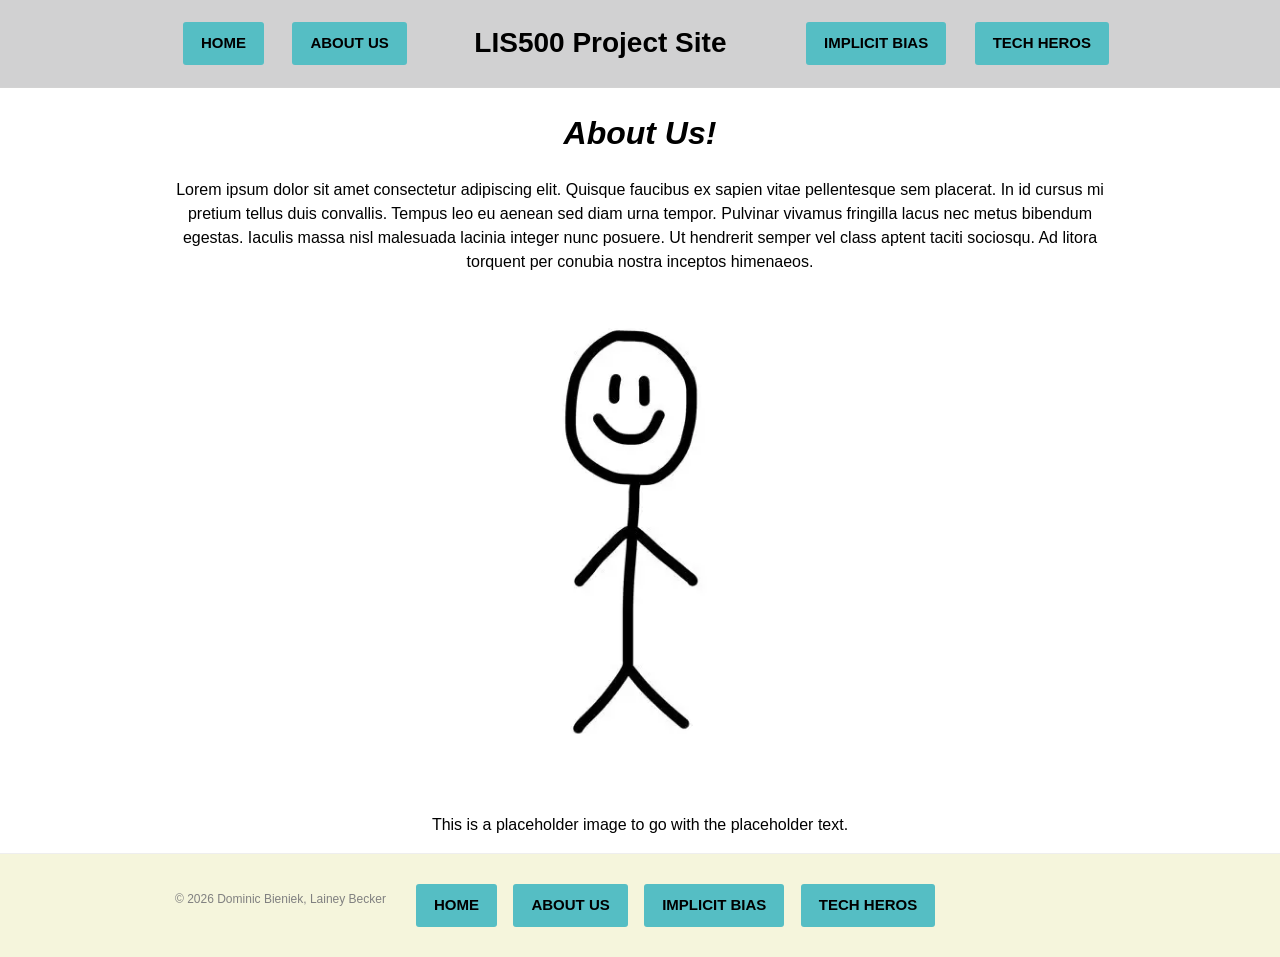
==== about-us.html @ 8f3cd923 "Add files via upload" ====
<!doctype html>
<html lang="en">
<head>
  <meta charset="UTF-8">
  <title>LIS500</title>
  <link rel="stylesheet" href="styles.css">
</head>
<body>
<main>
  <!-- This is the header for the site. -->
  <header class="site-header">
    <div class="content-wrap header-inner">
      <nav class="site-nav site-nav-left">
        <a href="index.html" class="btn btn-blue">Home</a>
        <a href="about-us.html" class="btn btn-blue">About Us</a>
      </nav>
      <div class="banner">LIS500 Project Site</div>
      <nav class="site-nav site-nav-right">
        <a href="implicit-bias.html" class="btn btn-blue">Implicit Bias</a>
        <a href="tech-heros.html" class="btn btn-blue">Tech Heros</a>
      </nav>
</div>
  </header>

<!-- Blurb/Content Block -->
  <div class="content-wrap">
    <div class="content-block">
      <h1>About Us!</h1>
      <p>Lorem ipsum dolor sit amet consectetur adipiscing elit. Quisque faucibus ex sapien vitae pellentesque sem placerat. In id cursus mi pretium tellus duis convallis. Tempus leo eu aenean sed diam urna tempor. Pulvinar vivamus fringilla lacus nec metus bibendum egestas. Iaculis massa nisl malesuada lacinia integer nunc posuere. Ut hendrerit semper vel class aptent taciti sociosqu. Ad litora torquent per conubia nostra inceptos himenaeos.</p>
      <img class="sample-img " src="images/about-usplaceholder.jpg" alt="Placeholder image for intersectionality.">
      <p>This is a placeholder image to go with the placeholder text.</p>
    </div>
  </div>

</main>
<!-- This is the footer for the site. --> 
<footer class="site-footer">
  <div class="content-wrap footer-inner">
    <div class="footer-text">
      <p>© 2026 Dominic Bieniek, Lainey Becker</p>
    </div>
<!--This is the row of buttons on the header and footer. -->
    <nav class="footer-nav">
        <a href="index.html" class="btn btn-blue">Home</a>
        <a href="about-us.html" class="btn btn-blue">About Us</a>
        <a href="implicit-bias.html" class="btn btn-blue">Implicit Bias</a>
        <a href="tech-heros.html" class="btn btn-blue">Tech Heros</a>
    </nav>
  </div>
</footer>

</body>
</html>
---- styles.css ----
/* ----- Global styles ----- */
/* border box fix */
* { box-sizing: border-box; }

/* sets default styling of text on linked pages */
body {
  margin: 0;
  font-family: Arial, sans-serif;
  line-height: 1.5;
  color: Black;
  background: white;
}

  /* sets link color to match the element it's inside 
    also removes their underline until hovered.*/
a { 
  color: inherit; text-decoration: none; 
}
a:hover { 
  text-decoration: underline; 
}

/* keeps text from spanning the entire page */
.content-wrap {
  max-width: 950px;
  margin: 0 auto;
}

/* ----- HEADER ----- */

.site-header {
  border-bottom: 1px solid lightgrey;
  background: rgb(209, 209, 210);;
}

/* aligns header items and adds spacing around them */
.header-inner {
  display: flex;
  justify-content: space-between;
  align-items: center;
  padding: 16px 0;
}

/* large and bold title */
.banner {
  font-size: 28px;
  font-weight: bold ;
}

/* styles navigation links in the header */
.site-nav a {
  margin-left: 18px;
  text-transform: uppercase;
  font-size: 15px;
  font-weight: bold;
  color: black;
}


/* ----- BUTTONS ----- */

/* sets spacing and shape of buttons */
.btn {
  display: inline-block;
  padding: 10px 18px;
  border-radius: 3px;
  font-size: 14px;
  margin: 6px;
}

/* sets button color */
.btn-blue {
  background: #55BEC4;
  color: white;
  border: none;
}

/* makes button slightly transparent when hovered */
.btn:hover {
  opacity: 0.85;
}

/* ----- CONTENT ----- */
/* centers content inside the content block */
.content-block {
  text-align:center;
}

/* makes main heading italic */
.content-block h1{
  font-style: italic;
}

/* limits image size */ 
.sample-img {
  max-height: 500px;
  max-width: 500px;
}

/* ----- FOOTER ----- */

.site-footer {
  background: beige;
  border-top: 1px solid #eee;
  padding: 24px 0;
}

/* styles footer navigation links */
.footer-nav a {
  text-transform: uppercase;
  font-size: 15px;
  font-weight: bold;
  color: black;
}

/* arranges footer elements */
.footer-inner {
  display: flex;
  gap: 24px;
}

/* sets appearance of the footer text and spaces it */
.footer-text {
  max-width: 360px;
  color: Gray;
  font-size: 12px;
  margin-left: 10px;
}
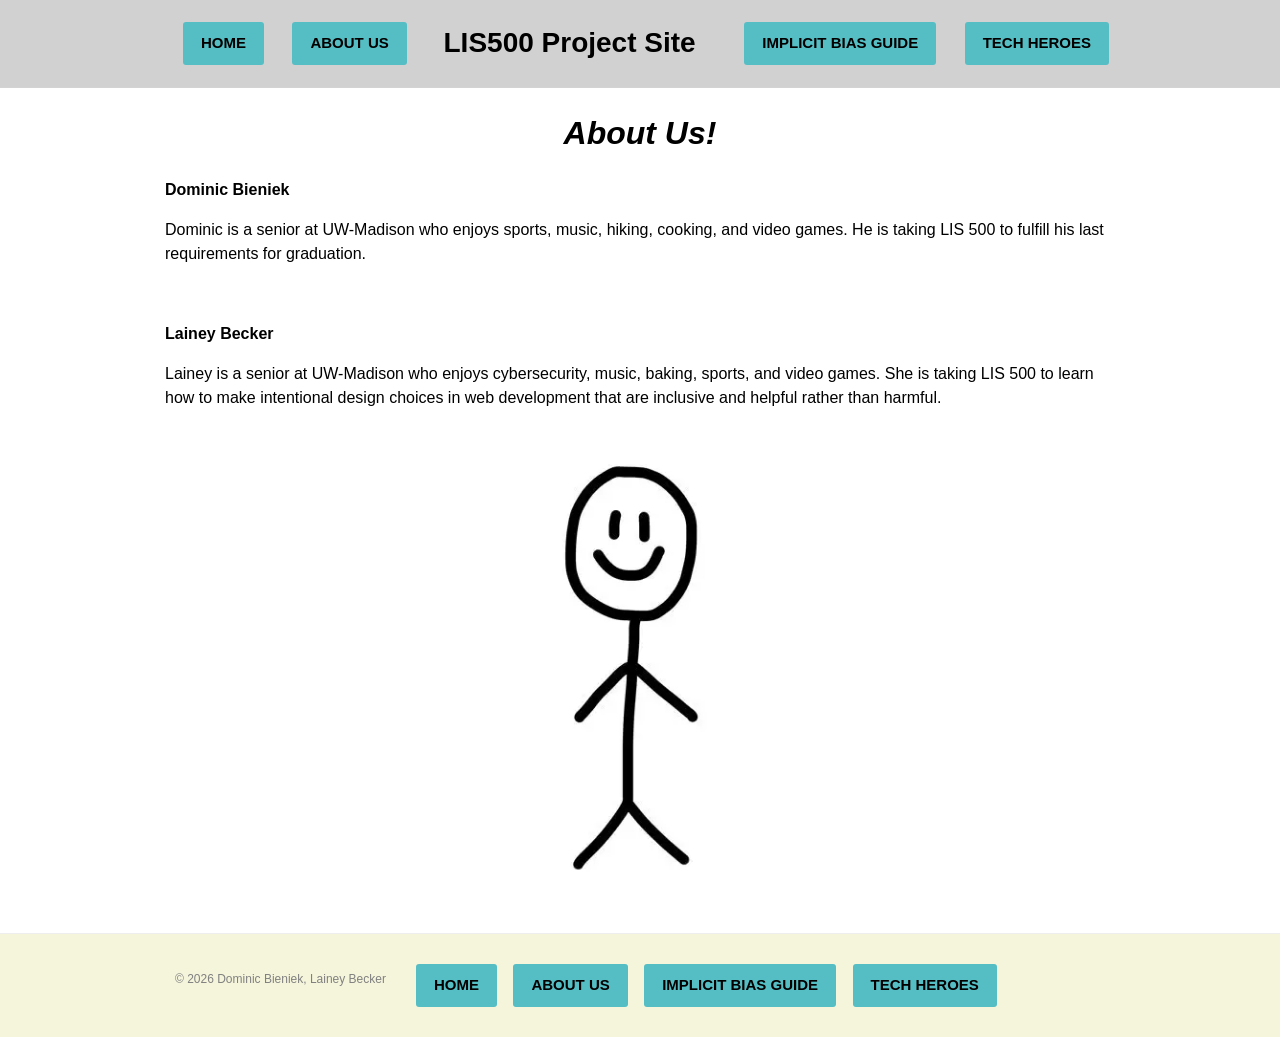
==== commit cfca04a4: "updated home, about us, and implicit bias pages" ====
--- a/about-us.html
+++ b/about-us.html
@@ -16,8 +16,8 @@
       </nav>
       <div class="banner">LIS500 Project Site</div>
       <nav class="site-nav site-nav-right">
-        <a href="implicit-bias.html" class="btn btn-blue">Implicit Bias</a>
-        <a href="tech-heros.html" class="btn btn-blue">Tech Heros</a>
+        <a href="implicit-bias.html" class="btn btn-blue">Implicit Bias Guide</a>
+        <a href="tech-heros.html" class="btn btn-blue">Tech Heroes</a>
       </nav>
 </div>
   </header>
@@ -26,9 +26,12 @@
   <div class="content-wrap">
     <div class="content-block">
       <h1>About Us!</h1>
-      <p>Lorem ipsum dolor sit amet consectetur adipiscing elit. Quisque faucibus ex sapien vitae pellentesque sem placerat. In id cursus mi pretium tellus duis convallis. Tempus leo eu aenean sed diam urna tempor. Pulvinar vivamus fringilla lacus nec metus bibendum egestas. Iaculis massa nisl malesuada lacinia integer nunc posuere. Ut hendrerit semper vel class aptent taciti sociosqu. Ad litora torquent per conubia nostra inceptos himenaeos.</p>
+      <p><strong>Dominic Bieniek</strong></p>
+      <p>Dominic is a senior at UW-Madison who enjoys sports, music, hiking, cooking, and video games. He is taking LIS 500 to fulfill his last requirements for graduation.</p>
+      <br/>
+      <p><strong>Lainey Becker</strong></p>
+      <p>Lainey is a senior at UW-Madison who enjoys cybersecurity, music, baking, sports, and video games. She is taking LIS 500 to learn how to make intentional design choices in web development that are inclusive and helpful rather than harmful.</p>
       <img class="sample-img " src="images/about-usplaceholder.jpg" alt="Placeholder image for intersectionality.">
-      <p>This is a placeholder image to go with the placeholder text.</p>
     </div>
   </div>
 
@@ -43,8 +46,8 @@
     <nav class="footer-nav">
         <a href="index.html" class="btn btn-blue">Home</a>
         <a href="about-us.html" class="btn btn-blue">About Us</a>
-        <a href="implicit-bias.html" class="btn btn-blue">Implicit Bias</a>
-        <a href="tech-heros.html" class="btn btn-blue">Tech Heros</a>
+        <a href="implicit-bias.html" class="btn btn-blue">Implicit Bias Guide</a>
+        <a href="tech-heros.html" class="btn btn-blue">Tech Heroes</a>
     </nav>
   </div>
 </footer>
--- a/styles.css
+++ b/styles.css
@@ -18,6 +18,10 @@
 }
 a:hover { 
   text-decoration: underline; 
+}
+/* make links normal blue color */
+a:link {
+  color: #0000FF
 }
 
 /* keeps text from spanning the entire page */
@@ -86,6 +90,11 @@
   text-align:center;
 }
 
+/* aligns paragraph/list text in a content block to the left */
+.content-block p, li {
+  text-align: left;
+}
+
 /* makes main heading italic */
 .content-block h1{
   font-style: italic;
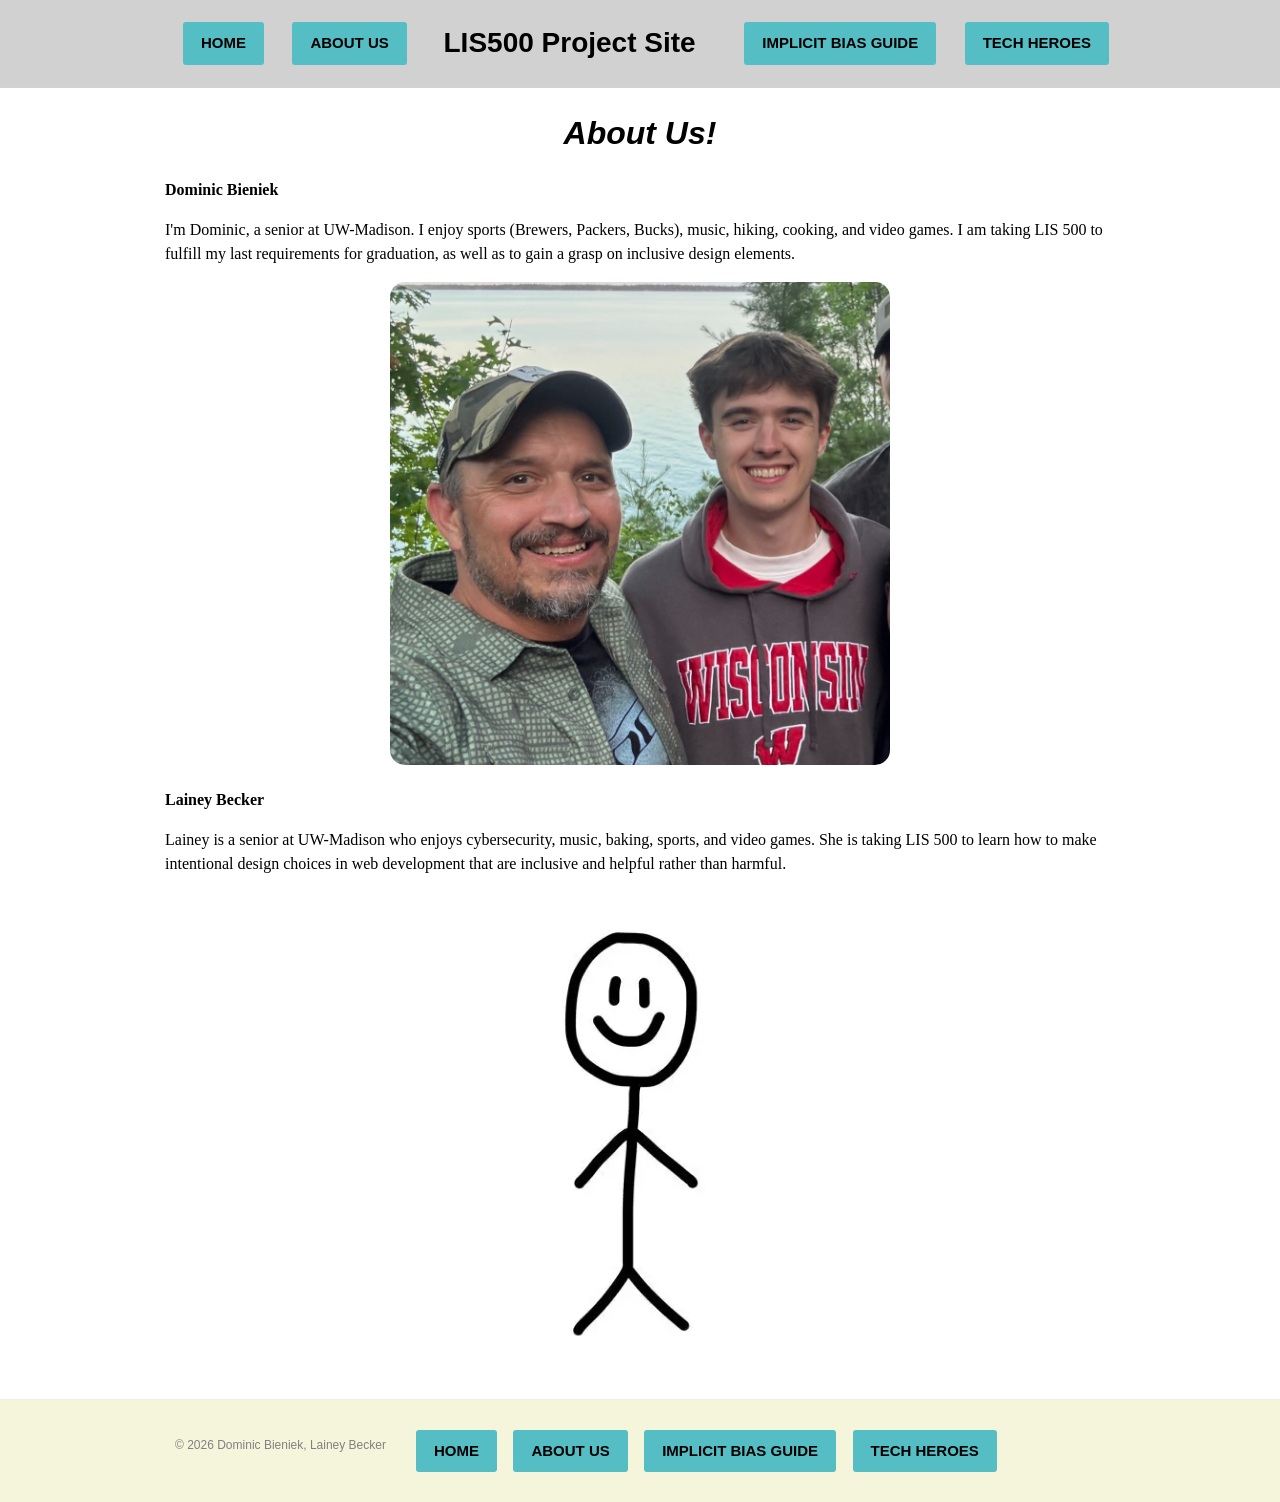
==== commit 377dd7a2: "Made changes based on comments in my feedback group." ====
--- a/about-us.html
+++ b/about-us.html
@@ -27,11 +27,13 @@
     <div class="content-block">
       <h1>About Us!</h1>
       <p><strong>Dominic Bieniek</strong></p>
-      <p>Dominic is a senior at UW-Madison who enjoys sports, music, hiking, cooking, and video games. He is taking LIS 500 to fulfill his last requirements for graduation.</p>
+      <p>I'm Dominic, a senior at UW-Madison. I enjoy sports (Brewers, Packers, Bucks), music, hiking, cooking, and video games. I am taking LIS 500 to fulfill my last requirements for graduation, as well as to gain a grasp on inclusive design elements.</p>
+      <!-- (Dominic) Adding visuals to 'about-us' page per feedback comment -->
+      <img class="sample-img " src="images/aboutdominic.jpg" alt="Picture of Dominic.">
       <br/>
       <p><strong>Lainey Becker</strong></p>
       <p>Lainey is a senior at UW-Madison who enjoys cybersecurity, music, baking, sports, and video games. She is taking LIS 500 to learn how to make intentional design choices in web development that are inclusive and helpful rather than harmful.</p>
-      <img class="sample-img " src="images/about-usplaceholder.jpg" alt="Placeholder image for intersectionality.">
+      <img class="sample-img " src="images/about-usplaceholder.jpg" alt="Placeholder image for Lainey.">
     </div>
   </div>
 
--- a/styles.css
+++ b/styles.css
@@ -92,6 +92,7 @@
 
 /* aligns paragraph/list text in a content block to the left */
 .content-block p, li {
+  font-family: "Georgia", Georgia, 'Times New Roman', Times, serif;
   text-align: left;
 }
 
@@ -104,6 +105,7 @@
 .sample-img {
   max-height: 500px;
   max-width: 500px;
+  border-radius: 15px;
 }
 
 /* ----- FOOTER ----- */
@@ -136,3 +138,5 @@
   margin-left: 10px;
 }
 
+
+
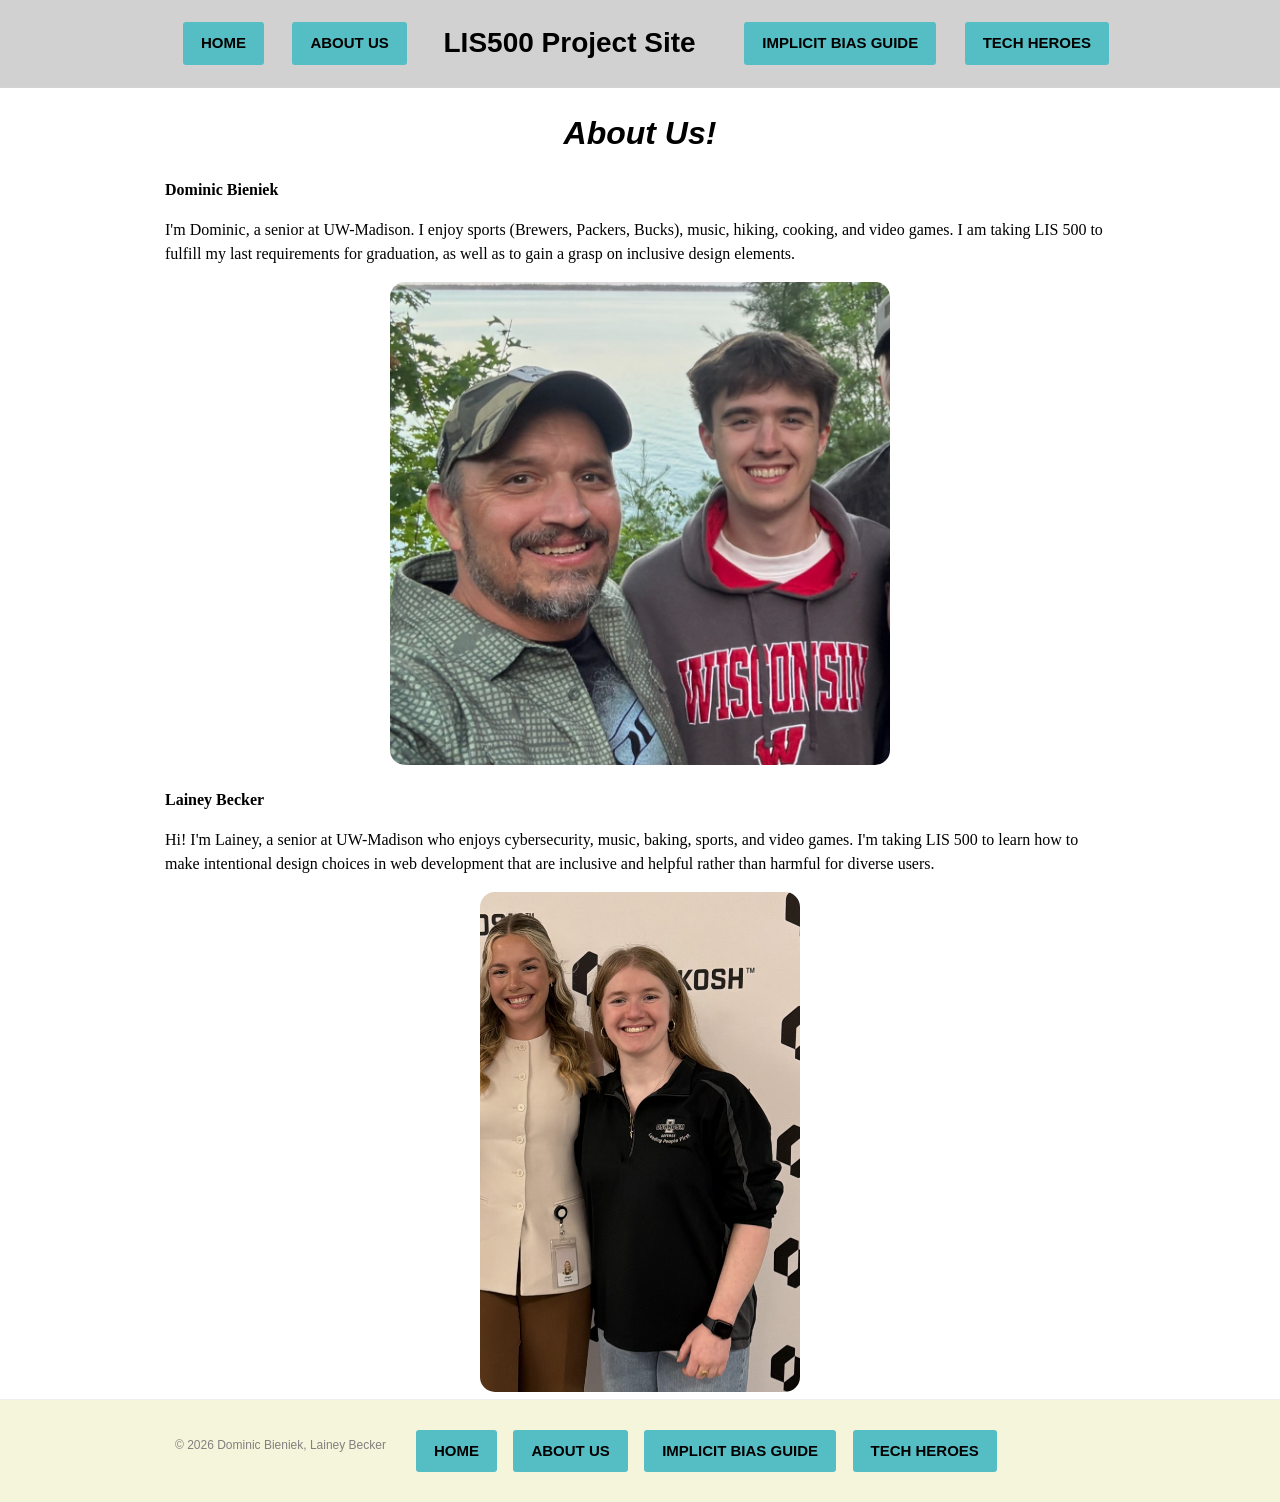
==== commit 26c91bdf: "made changes based on comments for final iteration" ====
--- a/about-us.html
+++ b/about-us.html
@@ -2,7 +2,7 @@
 <html lang="en">
 <head>
   <meta charset="UTF-8">
-  <title>LIS500</title>
+  <title>About Us - LIS500</title>
   <link rel="stylesheet" href="styles.css">
 </head>
 <body>
@@ -32,8 +32,8 @@
       <img class="sample-img " src="images/aboutdominic.jpg" alt="Picture of Dominic.">
       <br/>
       <p><strong>Lainey Becker</strong></p>
-      <p>Lainey is a senior at UW-Madison who enjoys cybersecurity, music, baking, sports, and video games. She is taking LIS 500 to learn how to make intentional design choices in web development that are inclusive and helpful rather than harmful.</p>
-      <img class="sample-img " src="images/about-usplaceholder.jpg" alt="Placeholder image for Lainey.">
+      <p>Hi! I'm Lainey, a senior at UW-Madison who enjoys cybersecurity, music, baking, sports, and video games. I'm taking LIS 500 to learn how to make intentional design choices in web development that are inclusive and helpful rather than harmful for diverse users.</p>
+      <img class="sample-img " src="images/cropped-osk.jpeg" alt="Picture of Lainey.">
     </div>
   </div>
 
--- a/styles.css
+++ b/styles.css
@@ -23,12 +23,16 @@
 a:link {
   color: #0000FF
 }
+a:visited {
+  color: purple;
+}
 
 /* keeps text from spanning the entire page */
 .content-wrap {
   max-width: 950px;
   margin: 0 auto;
 }
+
 
 /* ----- HEADER ----- */
 
@@ -101,7 +105,7 @@
   font-style: italic;
 }
 
-/* limits image size */ 
+/* limits image size and rounds the corners (of squared images)*/ 
 .sample-img {
   max-height: 500px;
   max-width: 500px;
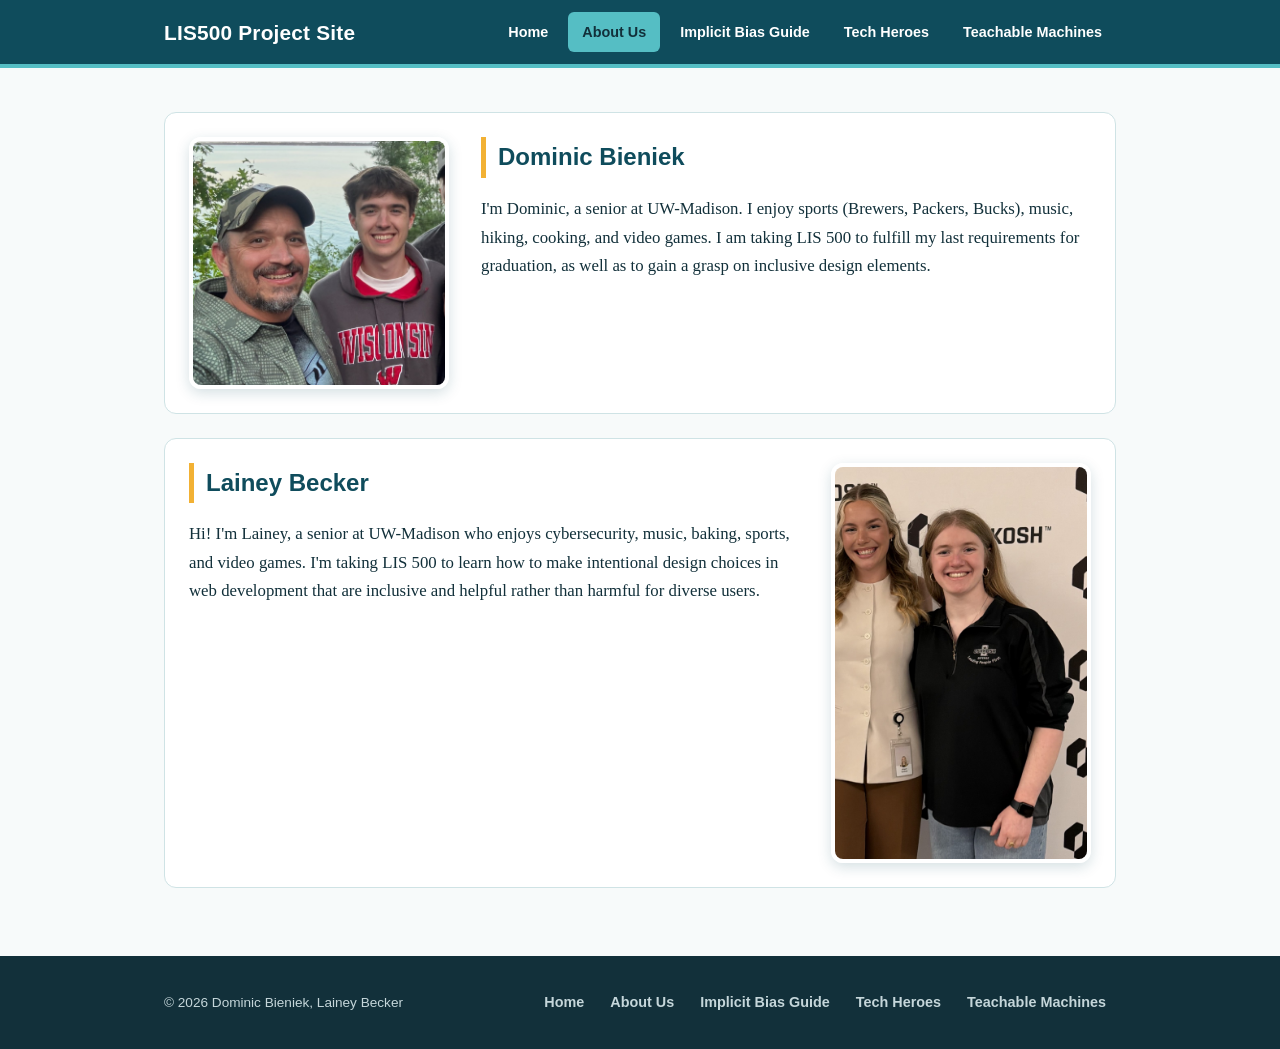
==== commit 50e7673c: "Updated website for project 3." ====
--- a/about-us.html
+++ b/about-us.html
@@ -1,58 +1,63 @@
-<!doctype html>
-<html lang="en">
-<head>
-  <meta charset="UTF-8">
-  <title>About Us - LIS500</title>
-  <link rel="stylesheet" href="styles.css">
-</head>
-<body>
-<main>
-  <!-- This is the header for the site. -->
-  <header class="site-header">
-    <div class="content-wrap header-inner">
-      <nav class="site-nav site-nav-left">
-        <a href="index.html" class="btn btn-blue">Home</a>
-        <a href="about-us.html" class="btn btn-blue">About Us</a>
-      </nav>
-      <div class="banner">LIS500 Project Site</div>
-      <nav class="site-nav site-nav-right">
-        <a href="implicit-bias.html" class="btn btn-blue">Implicit Bias Guide</a>
-        <a href="tech-heros.html" class="btn btn-blue">Tech Heroes</a>
-      </nav>
-</div>
-  </header>
-
-<!-- Blurb/Content Block -->
-  <div class="content-wrap">
-    <div class="content-block">
-      <h1>About Us!</h1>
-      <p><strong>Dominic Bieniek</strong></p>
-      <p>I'm Dominic, a senior at UW-Madison. I enjoy sports (Brewers, Packers, Bucks), music, hiking, cooking, and video games. I am taking LIS 500 to fulfill my last requirements for graduation, as well as to gain a grasp on inclusive design elements.</p>
-      <!-- (Dominic) Adding visuals to 'about-us' page per feedback comment -->
-      <img class="sample-img " src="images/aboutdominic.jpg" alt="Picture of Dominic.">
-      <br/>
-      <p><strong>Lainey Becker</strong></p>
-      <p>Hi! I'm Lainey, a senior at UW-Madison who enjoys cybersecurity, music, baking, sports, and video games. I'm taking LIS 500 to learn how to make intentional design choices in web development that are inclusive and helpful rather than harmful for diverse users.</p>
-      <img class="sample-img " src="images/cropped-osk.jpeg" alt="Picture of Lainey.">
-    </div>
-  </div>
-
-</main>
-<!-- This is the footer for the site. --> 
-<footer class="site-footer">
-  <div class="content-wrap footer-inner">
-    <div class="footer-text">
-      <p>© 2026 Dominic Bieniek, Lainey Becker</p>
-    </div>
-<!--This is the row of buttons on the header and footer. -->
-    <nav class="footer-nav">
-        <a href="index.html" class="btn btn-blue">Home</a>
-        <a href="about-us.html" class="btn btn-blue">About Us</a>
-        <a href="implicit-bias.html" class="btn btn-blue">Implicit Bias Guide</a>
-        <a href="tech-heros.html" class="btn btn-blue">Tech Heroes</a>
-    </nav>
-  </div>
-</footer>
-
-</body>
-</html>+<!doctype html>
+<html lang="en">
+<head>
+  <meta charset="UTF-8">
+  <!-- The viewport tag makes the page scale correctly on phones and tablets. -->
+  <meta name="viewport" content="width=device-width, initial-scale=1">
+  <title>About Us - LIS500</title>
+  <link rel="stylesheet" href="styles.css">
+</head>
+<body>
+<!-- Lets users jump past the navigation straight to the main content. -->
+<a class="skip" href="#main">Skip to content</a>
+<!-- This is the header for the site. -->
+<header class="site-header">
+  <div class="wrap header-inner">
+    <div class="banner">LIS500 Project Site</div>
+    <!-- This is the row of buttons on the header and footer. Marks the page you are on. -->
+    <nav class="site-nav" aria-label="Main">
+      <a href="index.html" class="btn">Home</a>
+      <a href="about-us.html" class="btn" aria-current="page">About Us</a>
+      <a href="implicit-bias.html" class="btn">Implicit Bias Guide</a>
+      <a href="tech-heros.html" class="btn">Tech Heroes</a>
+      <a href="teachable-machines.html" class="btn">Teachable Machines</a>
+    </nav>
+  </div>
+</header>
+<!-- The main element wraps the unique content of each page. -->
+<main id="main">
+<!-- Blurb/Content Block -->
+<!-- (Dominic) Adding visuals to 'about-us' page per feedback comment. Each person now has a profile card with the photo beside the bio. -->
+<section class="block"><div class="wrap">
+  <article class="profile"><div class="split">
+    <figure style="margin:0"><img class="photo" src="images/aboutdominic.jpg" alt="Picture of Dominic."></figure>
+    <div>
+      <h2>Dominic Bieniek</h2>
+      <p>I'm Dominic, a senior at UW-Madison. I enjoy sports (Brewers, Packers, Bucks), music, hiking, cooking, and video games. I am taking LIS 500 to fulfill my last requirements for graduation, as well as to gain a grasp on inclusive design elements.</p>
+    </div>
+  </div></article>
+  <article class="profile"><div class="split flip">
+    <figure style="margin:0"><img class="photo" src="images/cropped-osk.jpeg" alt="Picture of Lainey."></figure>
+    <div>
+      <h2>Lainey Becker</h2>
+      <p>Hi! I'm Lainey, a senior at UW-Madison who enjoys cybersecurity, music, baking, sports, and video games. I'm taking LIS 500 to learn how to make intentional design choices in web development that are inclusive and helpful rather than harmful for diverse users.</p>
+    </div>
+  </div></article>
+</div></section>
+</main>
+<!-- This is the footer for the site. It repeats the navigation buttons so visitors who reach the bottom of a page do not need to scroll back up. -->
+<footer class="site-footer">
+  <div class="wrap footer-inner">
+    <p>© 2026 Dominic Bieniek, Lainey Becker</p>
+    <nav class="footer-nav" aria-label="Footer">
+      <a href="index.html" class="btn">Home</a>
+      <a href="about-us.html" class="btn">About Us</a>
+      <a href="implicit-bias.html" class="btn">Implicit Bias Guide</a>
+      <a href="tech-heros.html" class="btn">Tech Heroes</a>
+      <a href="teachable-machines.html" class="btn">Teachable Machines</a>
+    </nav>
+  </div>
+</footer>
+
+</body>
+</html>
--- a/styles.css
+++ b/styles.css
@@ -1,146 +1,139 @@
-/* ----- Global styles ----- */
-/* border box fix */
-* { box-sizing: border-box; }
 
-/* sets default styling of text on linked pages */
-body {
-  margin: 0;
-  font-family: Arial, sans-serif;
-  line-height: 1.5;
-  color: Black;
-  background: white;
+/* 
+   Colors and fonts are stored once as variables so the palette stays consistent. */
+:root{
+  --ink:#12303A; --muted:#4B636B; --teal-dark:#0F4C5C; --teal:#55BEC4;
+  --teal-tint:#E4F4F5; --paper:#F7FAFA; --white:#fff; --amber:#F2B134; --line:#CFE3E5;
+  --serif:Georgia,"Times New Roman",serif; --sans:"Segoe UI",Helvetica,Arial,sans-serif;
 }
 
-  /* sets link color to match the element it's inside 
-    also removes their underline until hovered.*/
-a { 
-  color: inherit; text-decoration: none; 
-}
-a:hover { 
-  text-decoration: underline; 
-}
-/* make links normal blue color */
-a:link {
-  color: #0000FF
-}
-a:visited {
-  color: purple;
-}
+/* ----- Global styles ----- */
+/* border box fix: padding and borders count toward an element's width */
+*{box-sizing:border-box}
 
-/* keeps text from spanning the entire page */
-.content-wrap {
-  max-width: 950px;
-  margin: 0 auto;
-}
+/* sets default styling of text on linked pages: serif body text with extra line height so long paragraphs are easier to read */
+body{margin:0;font-family:var(--serif);font-size:1.05rem;line-height:1.7;color:var(--ink);background:var(--paper)}
+
+/* images never grow wider than the column they sit in, which keeps photos from overflowing on small screens */
+img{max-width:100%;height:auto;display:block}
+
+/* sets link color for the whole site. */
+a{color:var(--teal-dark);text-decoration-thickness:1px;text-underline-offset:3px}
+a:hover{color:#000}
+
+/* outline shows people who navigate with the tab key where they are on the page */
+:focus-visible{outline:3px solid var(--amber);outline-offset:2px}
+
+/* "skip to content" link */
+.skip{position:absolute;left:-999px}
+.skip:focus{left:8px;top:8px;background:var(--white);padding:8px 12px;z-index:10}
+
+/* keeps text from spanning the entire page (max width of 1000px, centered, with side padding so text never touches the screen edge) */
+.wrap{max-width:1000px;margin:0 auto;padding:0 24px}
 
 
 /* ----- HEADER ----- */
 
-.site-header {
-  border-bottom: 1px solid lightgrey;
-  background: rgb(209, 209, 210);;
-}
+/* bar that stays pinned to the top while scrolling, with a line along the bottom edge */
+.site-header{background:var(--teal-dark);color:var(--white);position:sticky;top:0;z-index:5;border-bottom:4px solid var(--teal)}
 
-/* aligns header items and adds spacing around them */
-.header-inner {
-  display: flex;
-  justify-content: space-between;
-  align-items: center;
-  padding: 16px 0;
-}
+/* aligns header items and adds spacing around them. */
+.header-inner{display:flex;align-items:center;justify-content:space-between;gap:16px;flex-wrap:wrap;padding-top:12px;padding-bottom:12px}
 
 /* large and bold title */
-.banner {
-  font-size: 28px;
-  font-weight: bold ;
-}
+.banner{font-family:var(--sans);font-weight:700;font-size:1.3rem;letter-spacing:.01em}
 
-/* styles navigation links in the header */
-.site-nav a {
-  margin-left: 18px;
-  text-transform: uppercase;
-  font-size: 15px;
-  font-weight: bold;
-  color: black;
-}
+/* lays out the navigation links in a row with small gaps between them */
+.site-nav,.footer-nav{display:flex;flex-wrap:wrap;gap:6px}
 
 
 /* ----- BUTTONS ----- */
 
 /* sets spacing and shape of buttons */
-.btn {
-  display: inline-block;
-  padding: 10px 18px;
-  border-radius: 3px;
-  font-size: 14px;
-  margin: 6px;
-}
+.btn{font-family:var(--sans);font-size:.9rem;font-weight:600;text-decoration:none;padding:8px 14px;border-radius:6px;color:var(--white);background:transparent;transition:background .15s}
 
-/* sets button color */
-.btn-blue {
-  background: #55BEC4;
-  color: white;
-  border: none;
-}
+/* adds a light highlight when hovered */
+.btn:hover{background:rgba(255,255,255,.16);color:var(--white);text-decoration:none}
 
-/* makes button slightly transparent when hovered */
-.btn:hover {
-  opacity: 0.85;
-}
+/* sets button color for the page you are currently on */
+.btn[aria-current="page"]{background:var(--teal);color:var(--ink)}
+
+
+/* ----- HERO and PAGE TITLE BANDS ----- */
+
+/* home page opening section */
+.hero{background:linear-gradient(180deg,var(--teal-tint),var(--paper));padding:56px 0 48px}
+
+/* two columns on the home page */
+.hero-grid{display:grid;grid-template-columns:1.1fr .9fr;gap:40px;align-items:center}
+
+/* main page headings */
+.hero h1,.page-title{font-family:var(--serif);font-size:clamp(2rem,4.5vw,3.1rem);line-height:1.15;margin:0 0 14px;color:var(--teal-dark)}
+
+/* intro sentence under a main heading */
+.hero .lede,.lede{font-size:1.2rem;color:var(--muted);margin:0 0 20px}
+
+/* band holding the title on the inner pages */
+.page-head{background:var(--teal-tint);padding:40px 0 28px;border-bottom:1px solid var(--line)}
+.page-head .lede{margin:0;max-width:60ch}
+
 
 /* ----- CONTENT ----- */
-/* centers content inside the content block */
-.content-block {
-  text-align:center;
-}
 
-/* aligns paragraph/list text in a content block to the left */
-.content-block p, li {
-  font-family: "Georgia", Georgia, 'Times New Roman', Times, serif;
-  text-align: left;
-}
+/* each section.block is one content block, separated from the next by a thin line. */
+section.block{padding:44px 0;border-bottom:1px solid var(--line)}
+section.block:last-of-type{border-bottom:0}
 
-/* makes main heading italic */
-.content-block h1{
-  font-style: italic;
-}
+/* heading levels */
+h2{font-family:var(--sans);font-size:1.5rem;color:var(--teal-dark);margin:0 0 6px;padding-left:12px;border-left:5px solid var(--amber)}
+h3{font-family:var(--sans);font-size:1.15rem;margin:0 0 6px;color:var(--ink)}
 
-/* limits image size and rounds the corners (of squared images)*/ 
-.sample-img {
-  max-height: 500px;
-  max-width: 500px;
-  border-radius: 15px;
-}
+/* short paragraph under a section heading*/
+.section-intro{color:var(--muted);margin:0 0 24px;max-width:65ch}
+
+/* side-by-side layouts */
+.split{display:grid;grid-template-columns:260px 1fr;gap:32px;align-items:start}
+.split.flip{grid-template-columns:1fr 260px}
+.split.flip figure{order:2}
+.split.wide{grid-template-columns:1fr 1fr;align-items:center}
+
+/* limits image size and rounds the corners*/
+.photo{width:100%;border-radius:12px;border:4px solid var(--white);box-shadow:0 4px 14px rgba(15,76,92,.18);object-fit:cover}
+
+/* three equal columns for the key-term cards */
+.grid-3{display:grid;grid-template-columns:repeat(3,1fr);gap:20px}
+
+/* white card with a teal top edge */
+.card{background:var(--white);border:1px solid var(--line);border-top:4px solid var(--teal);border-radius:8px;padding:20px}
+.card p{margin:0}
+
+/* white box that holds one person's photo on About Us */
+.profile{background:var(--white);border:1px solid var(--line);border-radius:12px;padding:24px;margin-bottom:24px}
+
+/* resource link list */
+.resources{list-style:none;padding:0;margin:0;display:grid;gap:14px}
+.resources li{background:var(--white);border:1px solid var(--line);border-left:5px solid var(--teal);border-radius:6px;padding:14px 18px}
+.resources a{font-family:var(--sans);font-weight:700}
+.resources p{margin:2px 0 0;color:var(--muted)}
+
 
 /* ----- FOOTER ----- */
 
-.site-footer {
-  background: beige;
-  border-top: 1px solid #eee;
-  padding: 24px 0;
-}
+/* dark footer with light gray text for contrast */
+.site-footer{background:var(--ink);color:#C5D6DA;padding:28px 0;font-family:var(--sans);font-size:.85rem}
+
+/* arranges footer elements */
+.footer-inner{display:flex;justify-content:space-between;align-items:center;gap:16px;flex-wrap:wrap}
+.footer-inner p{margin:0}
 
 /* styles footer navigation links */
-.footer-nav a {
-  text-transform: uppercase;
-  font-size: 15px;
-  font-weight: bold;
-  color: black;
-}
-
-/* arranges footer elements */
-.footer-inner {
-  display: flex;
-  gap: 24px;
-}
-
-/* sets appearance of the footer text and spaces it */
-.footer-text {
-  max-width: 360px;
-  color: Gray;
-  font-size: 12px;
-  margin-left: 10px;
-}
+.site-footer .btn{color:#C5D6DA;padding:6px 10px}
 
 
-
+/* ----- MOBILE  ----- */
+@media(max-width:760px){
+  .hero-grid,.split,.split.flip,.split.wide,.grid-3{grid-template-columns:1fr}
+  .split.flip figure{order:0}
+  .split figure{max-width:320px}
+  .header-inner{justify-content:center;text-align:center}
+}
